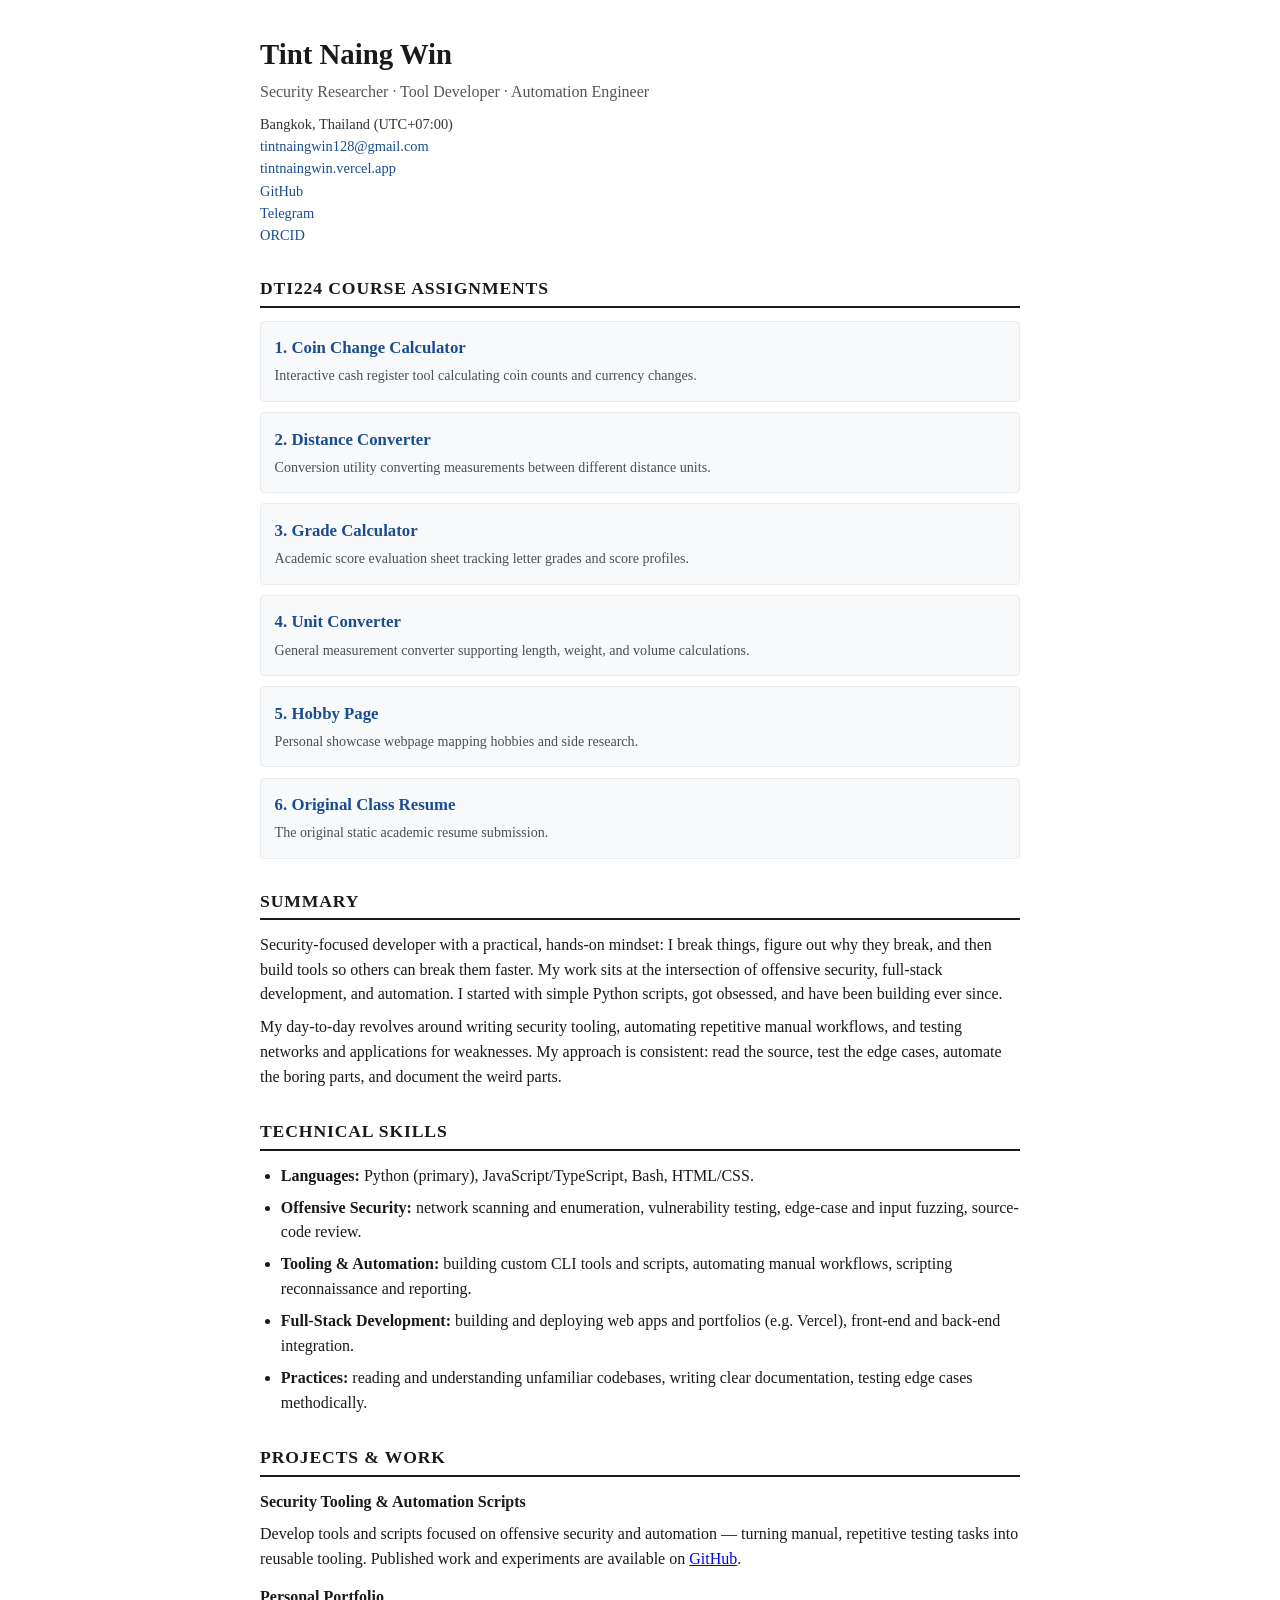
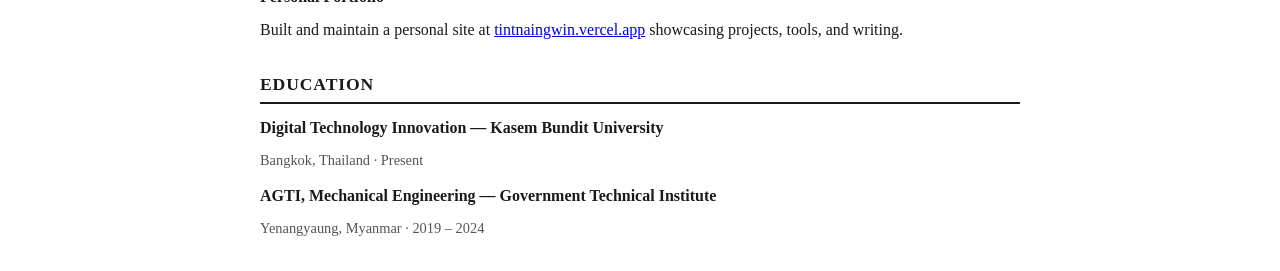
==== index.html @ 042eef9b "feat: initial DTI224 assignment portal" ====
<!DOCTYPE html>
<html lang="en">
<head>
<meta charset="UTF-8">
<meta name="viewport" content="width=device-width, initial-scale=1.0">
<title>Tint Naing Win — DTI224 Assignments & Resume</title>
<style>
  body {
    font-family: Georgia, "Times New Roman", serif;
    max-width: 760px;
    margin: 2rem auto;
    padding: 0 1.2rem;
    color: #1a1a1a;
    line-height: 1.55;
  }
  h1 { font-size: 1.8rem; margin: 0; }
  h2 {
    font-size: 1.1rem;
    text-transform: uppercase;
    letter-spacing: 0.05em;
    border-bottom: 2px solid #1a1a1a;
    padding-bottom: 0.2rem;
    margin: 1.8rem 0 0.8rem;
  }
  .sub { color: #555; margin: 0.2rem 0 0.4rem; }
  .contact { font-size: 0.9rem; color: #333; }
  .contact a { color: #1a4d8f; text-decoration: none; }
  .contact a:hover { text-decoration: underline; }
  p { margin: 0.5rem 0; }
  ul { margin: 0.4rem 0; padding-left: 1.3rem; }
  li { margin: 0.45rem 0; }
  .role { font-weight: bold; }
  .meta { color: #555; font-size: 0.9rem; }
  .item { margin-bottom: 0.8rem; }
  
  /* Assignment Links Styling */
  .assignment-list {
    list-style: none;
    padding-left: 0;
  }
  .assignment-item {
    background: #f8f9fa;
    border: 1px solid #e9ecef;
    border-radius: 4px;
    padding: 0.85rem;
    margin-bottom: 0.65rem;
    transition: all 0.2s ease;
  }
  .assignment-item:hover {
    border-color: #1a4d8f;
    background: #f1f3f5;
  }
  .assignment-link {
    font-weight: bold;
    color: #1a4d8f;
    text-decoration: none;
    font-size: 1.05rem;
  }
  .assignment-link:hover {
    text-decoration: underline;
  }
  .assignment-desc {
    font-size: 0.88rem;
    color: #495057;
    margin-top: 0.25rem;
  }
</style>
</head>
<body>

  <h1>Tint Naing Win</h1>
  <p class="sub">Security Researcher · Tool Developer · Automation Engineer</p>
  <p class="contact">
    Bangkok, Thailand (UTC+07:00)<br>
    <a href="mailto:tintnaingwin128@gmail.com">tintnaingwin128@gmail.com</a><br>
    <a href="https://tintnaingwin.vercel.app">tintnaingwin.vercel.app</a><br>
    <a href="https://github.com/devtint">GitHub</a><br>
    <a href="https://t.me/BadCodeWriter">Telegram</a><br>
    <a href="https://orcid.org/0009-0007-0176-2022">ORCID</a>
  </p>

  <h2>DTI224 Course Assignments</h2>
  <ul class="assignment-list">
    <li class="assignment-item">
      <a class="assignment-link" href="Change.html">1. Coin Change Calculator</a>
      <div class="assignment-desc">Interactive cash register tool calculating coin counts and currency changes.</div>
    </li>
    <li class="assignment-item">
      <a class="assignment-link" href="Distance.html">2. Distance Converter</a>
      <div class="assignment-desc">Conversion utility converting measurements between different distance units.</div>
    </li>
    <li class="assignment-item">
      <a class="assignment-link" href="Grade/Grade.html">3. Grade Calculator</a>
      <div class="assignment-desc">Academic score evaluation sheet tracking letter grades and score profiles.</div>
    </li>
    <li class="assignment-item">
      <a class="assignment-link" href="Unit_Converter/index.html">4. Unit Converter</a>
      <div class="assignment-desc">General measurement converter supporting length, weight, and volume calculations.</div>
    </li>
    <li class="assignment-item">
      <a class="assignment-link" href="HOBBY/hobby.html">5. Hobby Page</a>
      <div class="assignment-desc">Personal showcase webpage mapping hobbies and side research.</div>
    </li>
    <li class="assignment-item">
      <a class="assignment-link" href="resume_240702404713.html">6. Original Class Resume</a>
      <div class="assignment-desc">The original static academic resume submission.</div>
    </li>
  </ul>

  <h2>Summary</h2>
  <p>
    Security-focused developer with a practical, hands-on mindset: I break things, figure out
    why they break, and then build tools so others can break them faster. My work sits at the
    intersection of offensive security, full-stack development, and automation. I started with
    simple Python scripts, got obsessed, and have been building ever since.
  </p>
  <p>
    My day-to-day revolves around writing security tooling, automating repetitive manual
    workflows, and testing networks and applications for weaknesses. My approach is consistent:
    read the source, test the edge cases, automate the boring parts, and document the weird parts.
  </p>

  <h2>Technical Skills</h2>
  <ul>
    <li><strong>Languages:</strong> Python (primary), JavaScript/TypeScript, Bash, HTML/CSS.</li>
    <li><strong>Offensive Security:</strong> network scanning and enumeration, vulnerability
        testing, edge-case and input fuzzing, source-code review.</li>
    <li><strong>Tooling &amp; Automation:</strong> building custom CLI tools and scripts,
        automating manual workflows, scripting reconnaissance and reporting.</li>
    <li><strong>Full-Stack Development:</strong> building and deploying web apps and portfolios
        (e.g. Vercel), front-end and back-end integration.</li>
    <li><strong>Practices:</strong> reading and understanding unfamiliar codebases, writing
        clear documentation, testing edge cases methodically.</li>
  </ul>

  <h2>Projects &amp; Work</h2>
  <div class="item">
    <p class="role">Security Tooling &amp; Automation Scripts</p>
    <p>
      Develop tools and scripts focused on offensive security and automation — turning manual,
      repetitive testing tasks into reusable tooling. Published work and experiments are available
      on <a href="https://github.com/devtint">GitHub</a>.
    </p>
  </div>
  <div class="item">
    <p class="role">Personal Portfolio</p>
    <p>
      Built and maintain a personal site at
      <a href="https://tintnaingwin.vercel.app">tintnaingwin.vercel.app</a> showcasing projects,
      tools, and writing.
    </p>
  </div>

  <h2>Education</h2>
  <div class="item">
    <p class="role">Digital Technology Innovation — Kasem Bundit University</p>
    <p class="meta">Bangkok, Thailand · Present</p>
  </div>
  <div class="item">
    <p class="role">AGTI, Mechanical Engineering — Government Technical Institute</p>
    <p class="meta">Yenangyaung, Myanmar · 2019 – 2024</p>
  </div>

</body>
</html>
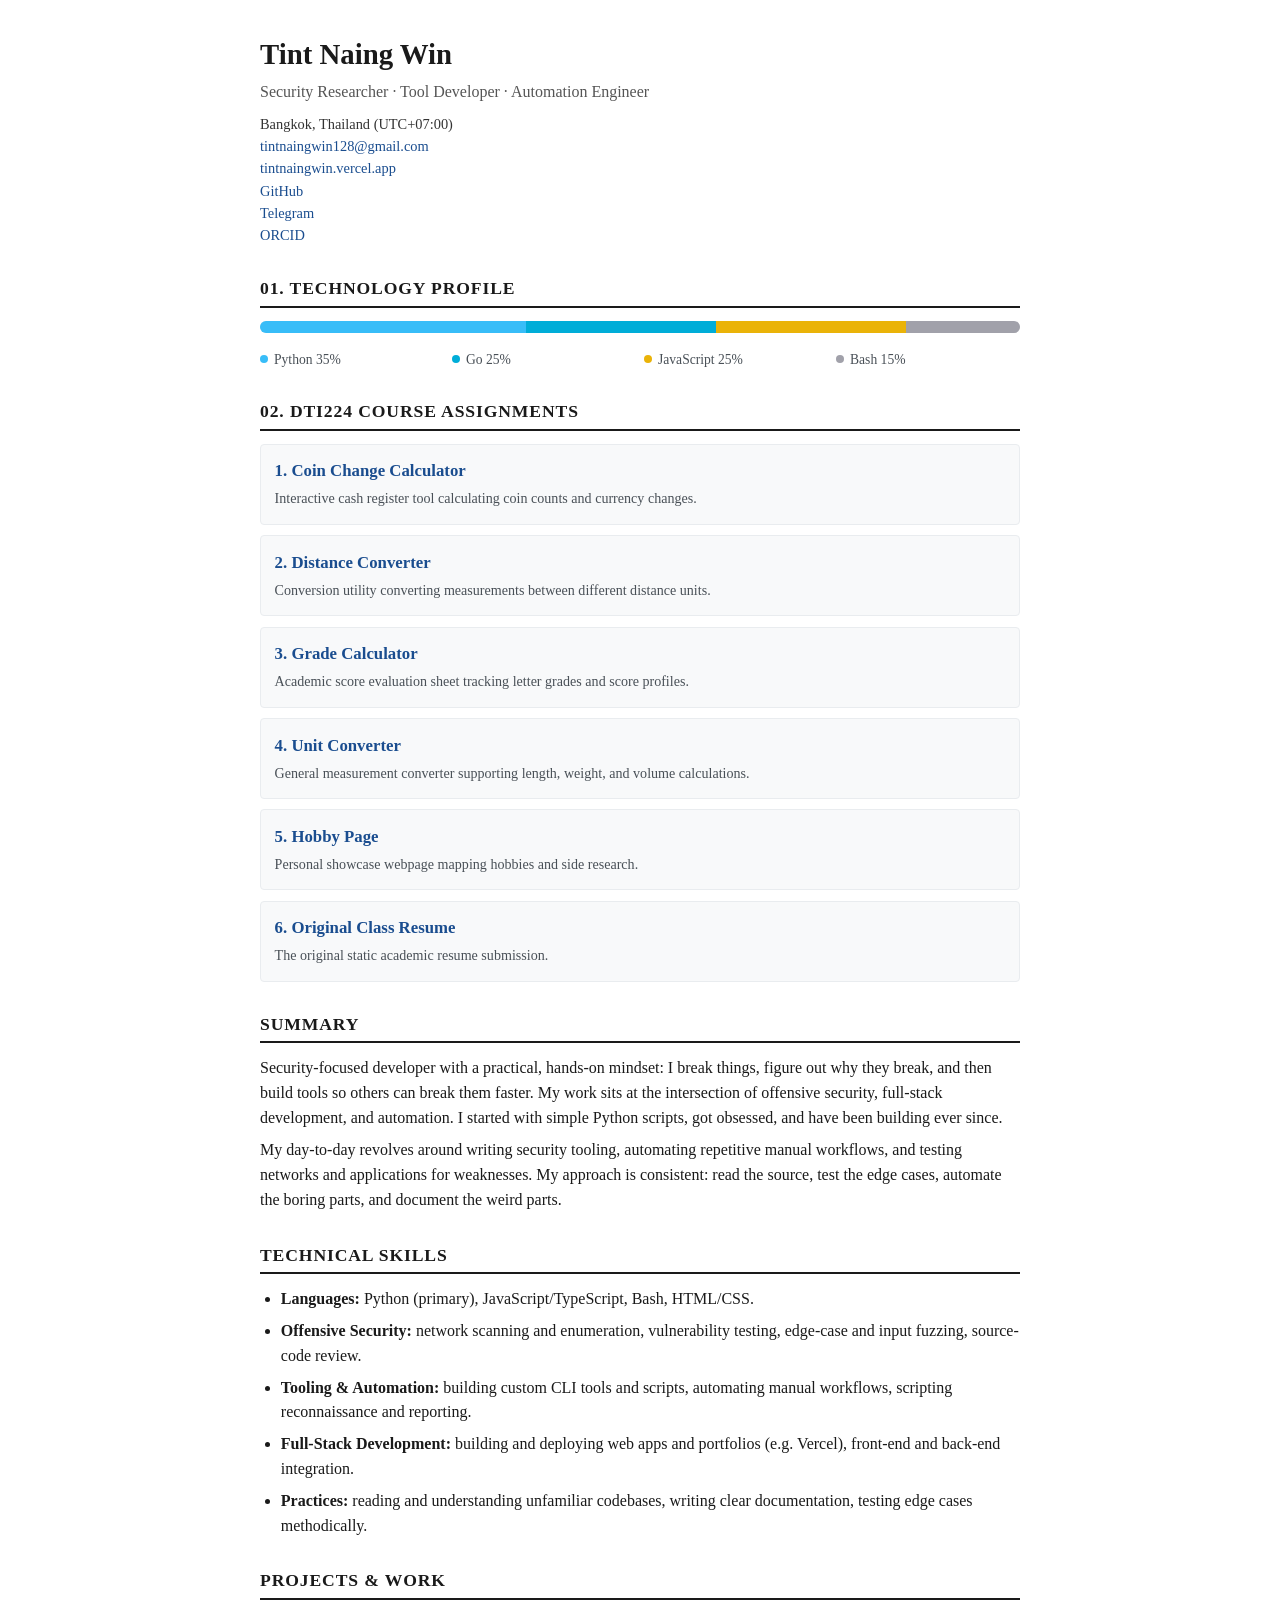
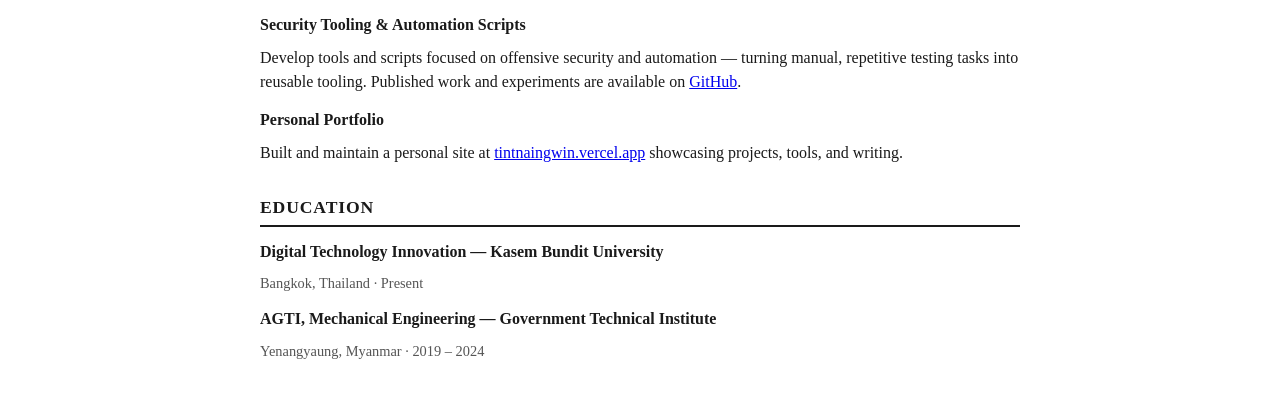
==== commit 476ed26d: "feat: add click-to-redirect cards and technology profile" ====
--- a/index.html
+++ b/index.html
@@ -45,10 +45,45 @@
     padding: 0.85rem;
     margin-bottom: 0.65rem;
     transition: all 0.2s ease;
+    cursor: pointer;
   }
   .assignment-item:hover {
     border-color: #1a4d8f;
     background: #f1f3f5;
+  }
+
+  /* Tech Profile Styling */
+  .lang-bar {
+    display: flex;
+    height: 12px;
+    border-radius: 6px;
+    overflow: hidden;
+    background-color: #e9ecef;
+    margin: 0.75rem 0 1rem;
+  }
+  .lang-bar-segment {
+    height: 100%;
+    transition: all 0.3s ease;
+  }
+  .legend-grid {
+    display: grid;
+    grid-template-columns: repeat(auto-fit, minmax(110px, 1fr));
+    gap: 0.5rem;
+    margin-bottom: 1.5rem;
+  }
+  .legend-item {
+    display: inline-flex;
+    align-items: center;
+    font-size: 0.85rem;
+    color: #495057;
+    font-family: Georgia, serif;
+  }
+  .legend-dot {
+    width: 8px;
+    height: 8px;
+    border-radius: 50%;
+    display: inline-block;
+    margin-right: 6px;
   }
   .assignment-link {
     font-weight: bold;
@@ -79,29 +114,43 @@
     <a href="https://orcid.org/0009-0007-0176-2022">ORCID</a>
   </p>
 
-  <h2>DTI224 Course Assignments</h2>
+  <h2>01. Technology Profile</h2>
+  <div class="lang-bar">
+    <div class="lang-bar-segment" style="width: 35%; background-color: #38bdf8;" title="Python: 35%"></div>
+    <div class="lang-bar-segment" style="width: 25%; background-color: #00add8;" title="Go: 25%"></div>
+    <div class="lang-bar-segment" style="width: 25%; background-color: #eab308;" title="JavaScript: 25%"></div>
+    <div class="lang-bar-segment" style="width: 15%; background-color: #a1a1aa;" title="Bash: 15%"></div>
+  </div>
+  <div class="legend-grid">
+    <div class="legend-item"><span class="legend-dot" style="background-color: #38bdf8;"></span>Python 35%</div>
+    <div class="legend-item"><span class="legend-dot" style="background-color: #00add8;"></span>Go 25%</div>
+    <div class="legend-item"><span class="legend-dot" style="background-color: #eab308;"></span>JavaScript 25%</div>
+    <div class="legend-item"><span class="legend-dot" style="background-color: #a1a1aa;"></span>Bash 15%</div>
+  </div>
+
+  <h2>02. DTI224 Course Assignments</h2>
   <ul class="assignment-list">
-    <li class="assignment-item">
-      <a class="assignment-link" href="Change.html">1. Coin Change Calculator</a>
+    <li class="assignment-item" onclick="location.href='Change/'">
+      <a class="assignment-link" href="Change/">1. Coin Change Calculator</a>
       <div class="assignment-desc">Interactive cash register tool calculating coin counts and currency changes.</div>
     </li>
-    <li class="assignment-item">
-      <a class="assignment-link" href="Distance.html">2. Distance Converter</a>
+    <li class="assignment-item" onclick="location.href='Distance/'">
+      <a class="assignment-link" href="Distance/">2. Distance Converter</a>
       <div class="assignment-desc">Conversion utility converting measurements between different distance units.</div>
     </li>
-    <li class="assignment-item">
-      <a class="assignment-link" href="Grade/Grade.html">3. Grade Calculator</a>
+    <li class="assignment-item" onclick="location.href='Grade/'">
+      <a class="assignment-link" href="Grade/">3. Grade Calculator</a>
       <div class="assignment-desc">Academic score evaluation sheet tracking letter grades and score profiles.</div>
     </li>
-    <li class="assignment-item">
-      <a class="assignment-link" href="Unit_Converter/index.html">4. Unit Converter</a>
+    <li class="assignment-item" onclick="location.href='Unit_Converter/'">
+      <a class="assignment-link" href="Unit_Converter/">4. Unit Converter</a>
       <div class="assignment-desc">General measurement converter supporting length, weight, and volume calculations.</div>
     </li>
-    <li class="assignment-item">
-      <a class="assignment-link" href="HOBBY/hobby.html">5. Hobby Page</a>
+    <li class="assignment-item" onclick="location.href='HOBBY/'">
+      <a class="assignment-link" href="HOBBY/">5. Hobby Page</a>
       <div class="assignment-desc">Personal showcase webpage mapping hobbies and side research.</div>
     </li>
-    <li class="assignment-item">
+    <li class="assignment-item" onclick="location.href='resume_240702404713.html'">
       <a class="assignment-link" href="resume_240702404713.html">6. Original Class Resume</a>
       <div class="assignment-desc">The original static academic resume submission.</div>
     </li>
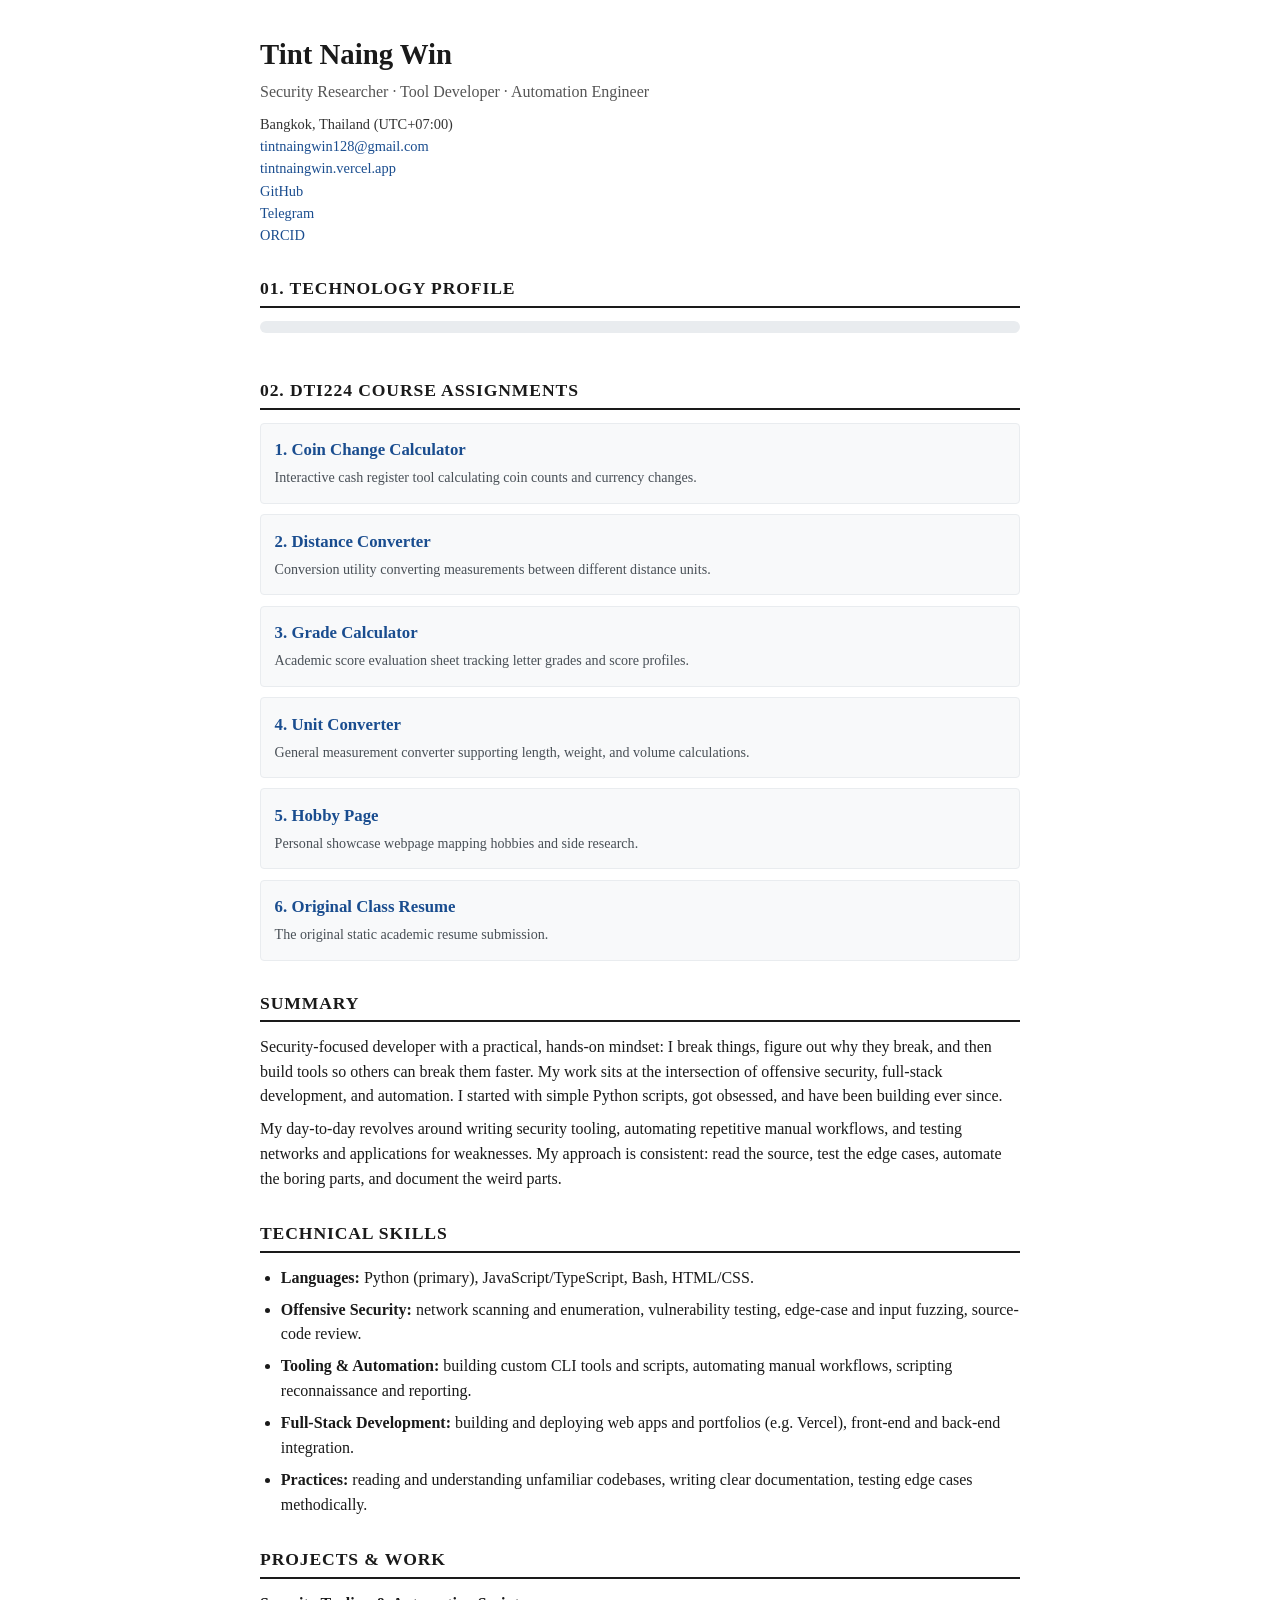
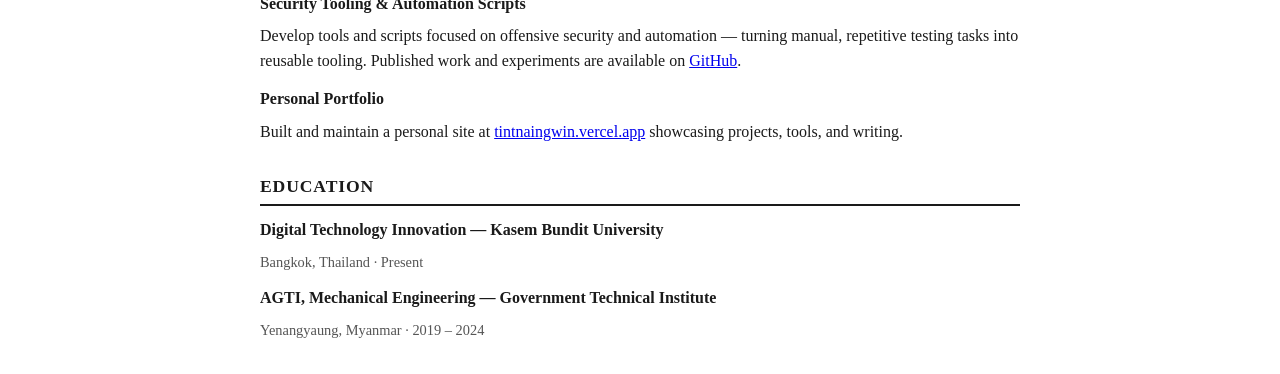
==== commit 4433abb0: "feat: link script.js and configure dynamic technology profile loader" ====
--- a/index.html
+++ b/index.html
@@ -63,8 +63,18 @@
   }
   .lang-bar-segment {
     height: 100%;
-    transition: all 0.3s ease;
-  }
+    transition: all 0.2s ease;
+  }
+  
+  /* Language segment colors */
+  .lang-bar-segment.python { background-color: #38bdf8; }
+  .lang-bar-segment.go { background-color: #00add8; }
+  .lang-bar-segment.js { background-color: #eab308; }
+  .lang-bar-segment.bash { background-color: #a1a1aa; }
+  .lang-bar-segment.html { background-color: #e34c26; }
+  .lang-bar-segment.css { background-color: #563d7c; }
+  .lang-bar-segment.other { background-color: #71717a; }
+
   .legend-grid {
     display: grid;
     grid-template-columns: repeat(auto-fit, minmax(110px, 1fr));
@@ -77,6 +87,13 @@
     font-size: 0.85rem;
     color: #495057;
     font-family: Georgia, serif;
+    transition: all 0.15s ease;
+    cursor: pointer;
+  }
+  .legend-item.highlight {
+    transform: translateY(-1px);
+    color: #000000;
+    font-weight: bold;
   }
   .legend-dot {
     width: 8px;
@@ -85,6 +102,15 @@
     display: inline-block;
     margin-right: 6px;
   }
+  
+  /* Legend dot colors */
+  .legend-dot.python { background-color: #38bdf8; }
+  .legend-dot.go { background-color: #00add8; }
+  .legend-dot.js { background-color: #eab308; }
+  .legend-dot.bash { background-color: #a1a1aa; }
+  .legend-dot.html { background-color: #e34c26; }
+  .legend-dot.css { background-color: #563d7c; }
+  .legend-dot.other { background-color: #71717a; }
   .assignment-link {
     font-weight: bold;
     color: #1a4d8f;
@@ -115,17 +141,11 @@
   </p>
 
   <h2>01. Technology Profile</h2>
-  <div class="lang-bar">
-    <div class="lang-bar-segment" style="width: 35%; background-color: #38bdf8;" title="Python: 35%"></div>
-    <div class="lang-bar-segment" style="width: 25%; background-color: #00add8;" title="Go: 25%"></div>
-    <div class="lang-bar-segment" style="width: 25%; background-color: #eab308;" title="JavaScript: 25%"></div>
-    <div class="lang-bar-segment" style="width: 15%; background-color: #a1a1aa;" title="Bash: 15%"></div>
-  </div>
-  <div class="legend-grid">
-    <div class="legend-item"><span class="legend-dot" style="background-color: #38bdf8;"></span>Python 35%</div>
-    <div class="legend-item"><span class="legend-dot" style="background-color: #00add8;"></span>Go 25%</div>
-    <div class="legend-item"><span class="legend-dot" style="background-color: #eab308;"></span>JavaScript 25%</div>
-    <div class="legend-item"><span class="legend-dot" style="background-color: #a1a1aa;"></span>Bash 15%</div>
+  <div class="lang-bar" id="dynamic-lang-bar">
+    <!-- Dynamic segments populate here on load -->
+  </div>
+  <div class="legend-grid" id="dynamic-lang-legend">
+    <!-- Dynamic legends populate here on load -->
   </div>
 
   <h2>02. DTI224 Course Assignments</h2>
@@ -210,5 +230,7 @@
     <p class="meta">Yenangyaung, Myanmar · 2019 – 2024</p>
   </div>
 
+  <!-- Dynamic JS Loaders -->
+  <script src="script.js"></script>
 </body>
 </html>
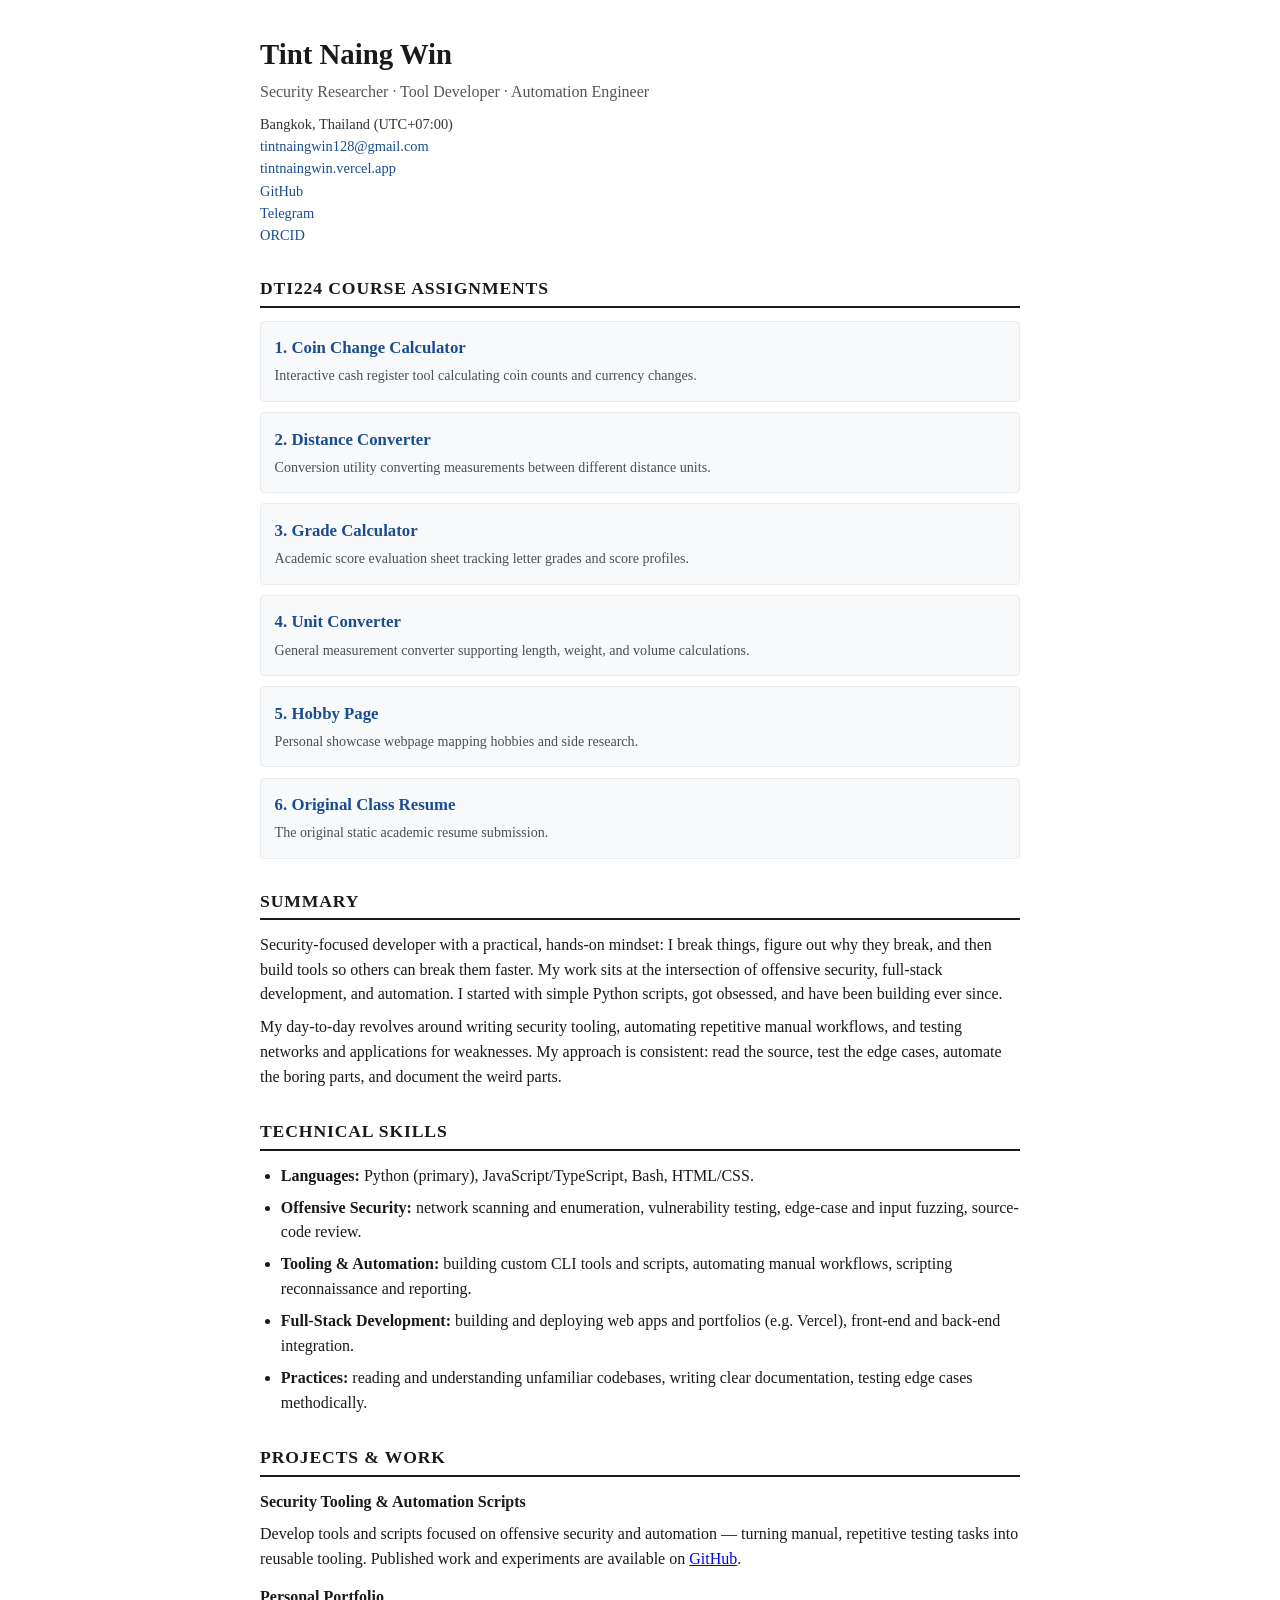
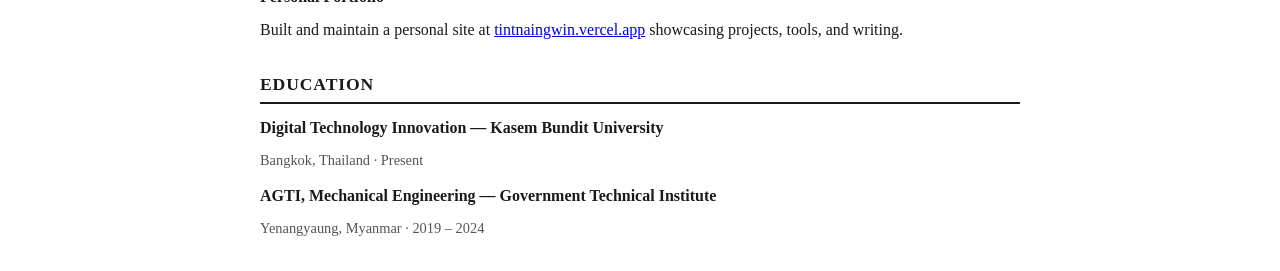
==== commit dba576ae: "chore: remove technology profile and link script for static compatibility" ====
--- a/index.html
+++ b/index.html
@@ -52,65 +52,7 @@
     background: #f1f3f5;
   }
 
-  /* Tech Profile Styling */
-  .lang-bar {
-    display: flex;
-    height: 12px;
-    border-radius: 6px;
-    overflow: hidden;
-    background-color: #e9ecef;
-    margin: 0.75rem 0 1rem;
-  }
-  .lang-bar-segment {
-    height: 100%;
-    transition: all 0.2s ease;
-  }
-  
-  /* Language segment colors */
-  .lang-bar-segment.python { background-color: #38bdf8; }
-  .lang-bar-segment.go { background-color: #00add8; }
-  .lang-bar-segment.js { background-color: #eab308; }
-  .lang-bar-segment.bash { background-color: #a1a1aa; }
-  .lang-bar-segment.html { background-color: #e34c26; }
-  .lang-bar-segment.css { background-color: #563d7c; }
-  .lang-bar-segment.other { background-color: #71717a; }
 
-  .legend-grid {
-    display: grid;
-    grid-template-columns: repeat(auto-fit, minmax(110px, 1fr));
-    gap: 0.5rem;
-    margin-bottom: 1.5rem;
-  }
-  .legend-item {
-    display: inline-flex;
-    align-items: center;
-    font-size: 0.85rem;
-    color: #495057;
-    font-family: Georgia, serif;
-    transition: all 0.15s ease;
-    cursor: pointer;
-  }
-  .legend-item.highlight {
-    transform: translateY(-1px);
-    color: #000000;
-    font-weight: bold;
-  }
-  .legend-dot {
-    width: 8px;
-    height: 8px;
-    border-radius: 50%;
-    display: inline-block;
-    margin-right: 6px;
-  }
-  
-  /* Legend dot colors */
-  .legend-dot.python { background-color: #38bdf8; }
-  .legend-dot.go { background-color: #00add8; }
-  .legend-dot.js { background-color: #eab308; }
-  .legend-dot.bash { background-color: #a1a1aa; }
-  .legend-dot.html { background-color: #e34c26; }
-  .legend-dot.css { background-color: #563d7c; }
-  .legend-dot.other { background-color: #71717a; }
   .assignment-link {
     font-weight: bold;
     color: #1a4d8f;
@@ -140,15 +82,7 @@
     <a href="https://orcid.org/0009-0007-0176-2022">ORCID</a>
   </p>
 
-  <h2>01. Technology Profile</h2>
-  <div class="lang-bar" id="dynamic-lang-bar">
-    <!-- Dynamic segments populate here on load -->
-  </div>
-  <div class="legend-grid" id="dynamic-lang-legend">
-    <!-- Dynamic legends populate here on load -->
-  </div>
-
-  <h2>02. DTI224 Course Assignments</h2>
+  <h2>DTI224 Course Assignments</h2>
   <ul class="assignment-list">
     <li class="assignment-item" onclick="location.href='Change/'">
       <a class="assignment-link" href="Change/">1. Coin Change Calculator</a>
@@ -230,7 +164,6 @@
     <p class="meta">Yenangyaung, Myanmar · 2019 – 2024</p>
   </div>
 
-  <!-- Dynamic JS Loaders -->
-  <script src="script.js"></script>
+
 </body>
 </html>
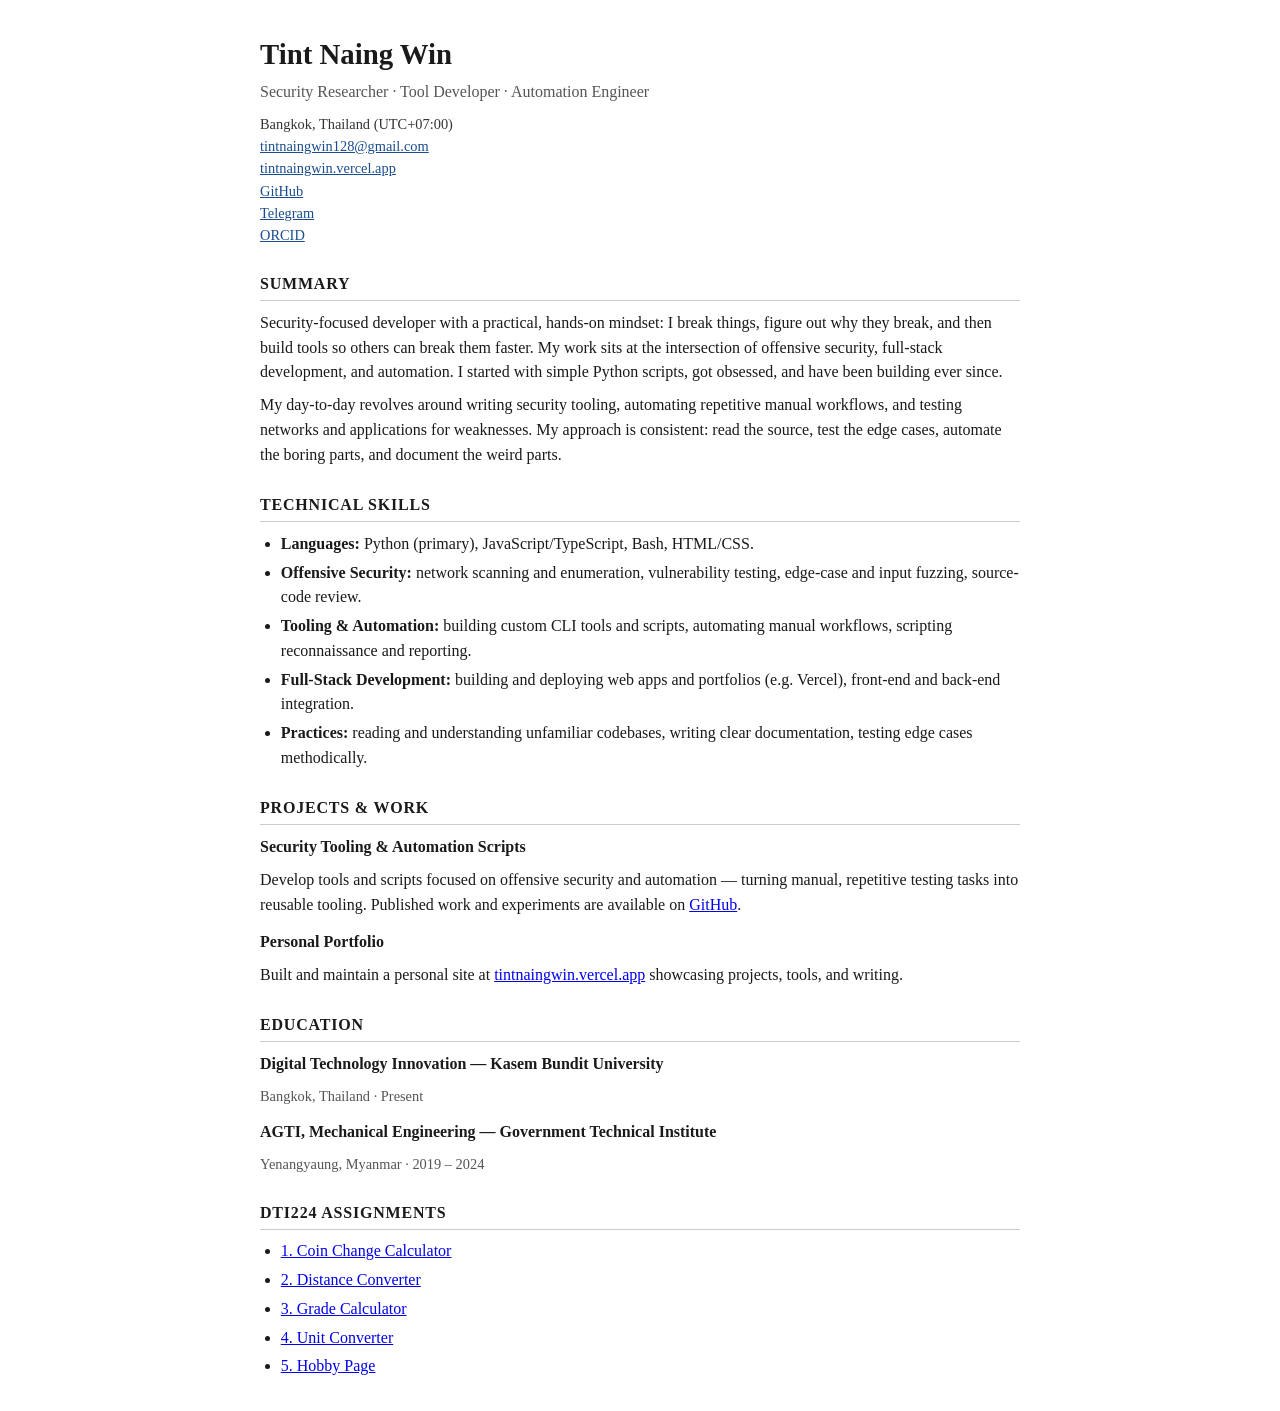
==== commit 32932162: "docs: use original resume as index.html with simple assignment link list" ====
--- a/index.html
+++ b/index.html
@@ -3,7 +3,7 @@
 <head>
 <meta charset="UTF-8">
 <meta name="viewport" content="width=device-width, initial-scale=1.0">
-<title>Tint Naing Win — DTI224 Assignments & Resume</title>
+<title>Tint Naing Win — Resume</title>
 <style>
   body {
     font-family: Georgia, "Times New Roman", serif;
@@ -15,58 +15,22 @@
   }
   h1 { font-size: 1.8rem; margin: 0; }
   h2 {
-    font-size: 1.1rem;
+    font-size: 1rem;
     text-transform: uppercase;
     letter-spacing: 0.05em;
-    border-bottom: 2px solid #1a1a1a;
+    border-bottom: 1px solid #ccc;
     padding-bottom: 0.2rem;
-    margin: 1.8rem 0 0.8rem;
+    margin: 1.6rem 0 0.6rem;
   }
   .sub { color: #555; margin: 0.2rem 0 0.4rem; }
   .contact { font-size: 0.9rem; color: #333; }
-  .contact a { color: #1a4d8f; text-decoration: none; }
-  .contact a:hover { text-decoration: underline; }
+  .contact a { color: #1a4d8f; }
   p { margin: 0.5rem 0; }
   ul { margin: 0.4rem 0; padding-left: 1.3rem; }
-  li { margin: 0.45rem 0; }
+  li { margin: 0.25rem 0; }
   .role { font-weight: bold; }
   .meta { color: #555; font-size: 0.9rem; }
   .item { margin-bottom: 0.8rem; }
-  
-  /* Assignment Links Styling */
-  .assignment-list {
-    list-style: none;
-    padding-left: 0;
-  }
-  .assignment-item {
-    background: #f8f9fa;
-    border: 1px solid #e9ecef;
-    border-radius: 4px;
-    padding: 0.85rem;
-    margin-bottom: 0.65rem;
-    transition: all 0.2s ease;
-    cursor: pointer;
-  }
-  .assignment-item:hover {
-    border-color: #1a4d8f;
-    background: #f1f3f5;
-  }
-
-
-  .assignment-link {
-    font-weight: bold;
-    color: #1a4d8f;
-    text-decoration: none;
-    font-size: 1.05rem;
-  }
-  .assignment-link:hover {
-    text-decoration: underline;
-  }
-  .assignment-desc {
-    font-size: 0.88rem;
-    color: #495057;
-    margin-top: 0.25rem;
-  }
 </style>
 </head>
 <body>
@@ -81,34 +45,6 @@
     <a href="https://t.me/BadCodeWriter">Telegram</a><br>
     <a href="https://orcid.org/0009-0007-0176-2022">ORCID</a>
   </p>
-
-  <h2>DTI224 Course Assignments</h2>
-  <ul class="assignment-list">
-    <li class="assignment-item" onclick="location.href='Change/'">
-      <a class="assignment-link" href="Change/">1. Coin Change Calculator</a>
-      <div class="assignment-desc">Interactive cash register tool calculating coin counts and currency changes.</div>
-    </li>
-    <li class="assignment-item" onclick="location.href='Distance/'">
-      <a class="assignment-link" href="Distance/">2. Distance Converter</a>
-      <div class="assignment-desc">Conversion utility converting measurements between different distance units.</div>
-    </li>
-    <li class="assignment-item" onclick="location.href='Grade/'">
-      <a class="assignment-link" href="Grade/">3. Grade Calculator</a>
-      <div class="assignment-desc">Academic score evaluation sheet tracking letter grades and score profiles.</div>
-    </li>
-    <li class="assignment-item" onclick="location.href='Unit_Converter/'">
-      <a class="assignment-link" href="Unit_Converter/">4. Unit Converter</a>
-      <div class="assignment-desc">General measurement converter supporting length, weight, and volume calculations.</div>
-    </li>
-    <li class="assignment-item" onclick="location.href='HOBBY/'">
-      <a class="assignment-link" href="HOBBY/">5. Hobby Page</a>
-      <div class="assignment-desc">Personal showcase webpage mapping hobbies and side research.</div>
-    </li>
-    <li class="assignment-item" onclick="location.href='resume_240702404713.html'">
-      <a class="assignment-link" href="resume_240702404713.html">6. Original Class Resume</a>
-      <div class="assignment-desc">The original static academic resume submission.</div>
-    </li>
-  </ul>
 
   <h2>Summary</h2>
   <p>
@@ -164,6 +100,14 @@
     <p class="meta">Yenangyaung, Myanmar · 2019 – 2024</p>
   </div>
 
+  <h2>DTI224 Assignments</h2>
+  <ul>
+    <li><a href="Change/">1. Coin Change Calculator</a></li>
+    <li><a href="Distance/">2. Distance Converter</a></li>
+    <li><a href="Grade/">3. Grade Calculator</a></li>
+    <li><a href="Unit_Converter/">4. Unit Converter</a></li>
+    <li><a href="HOBBY/">5. Hobby Page</a></li>
+  </ul>
 
 </body>
 </html>
